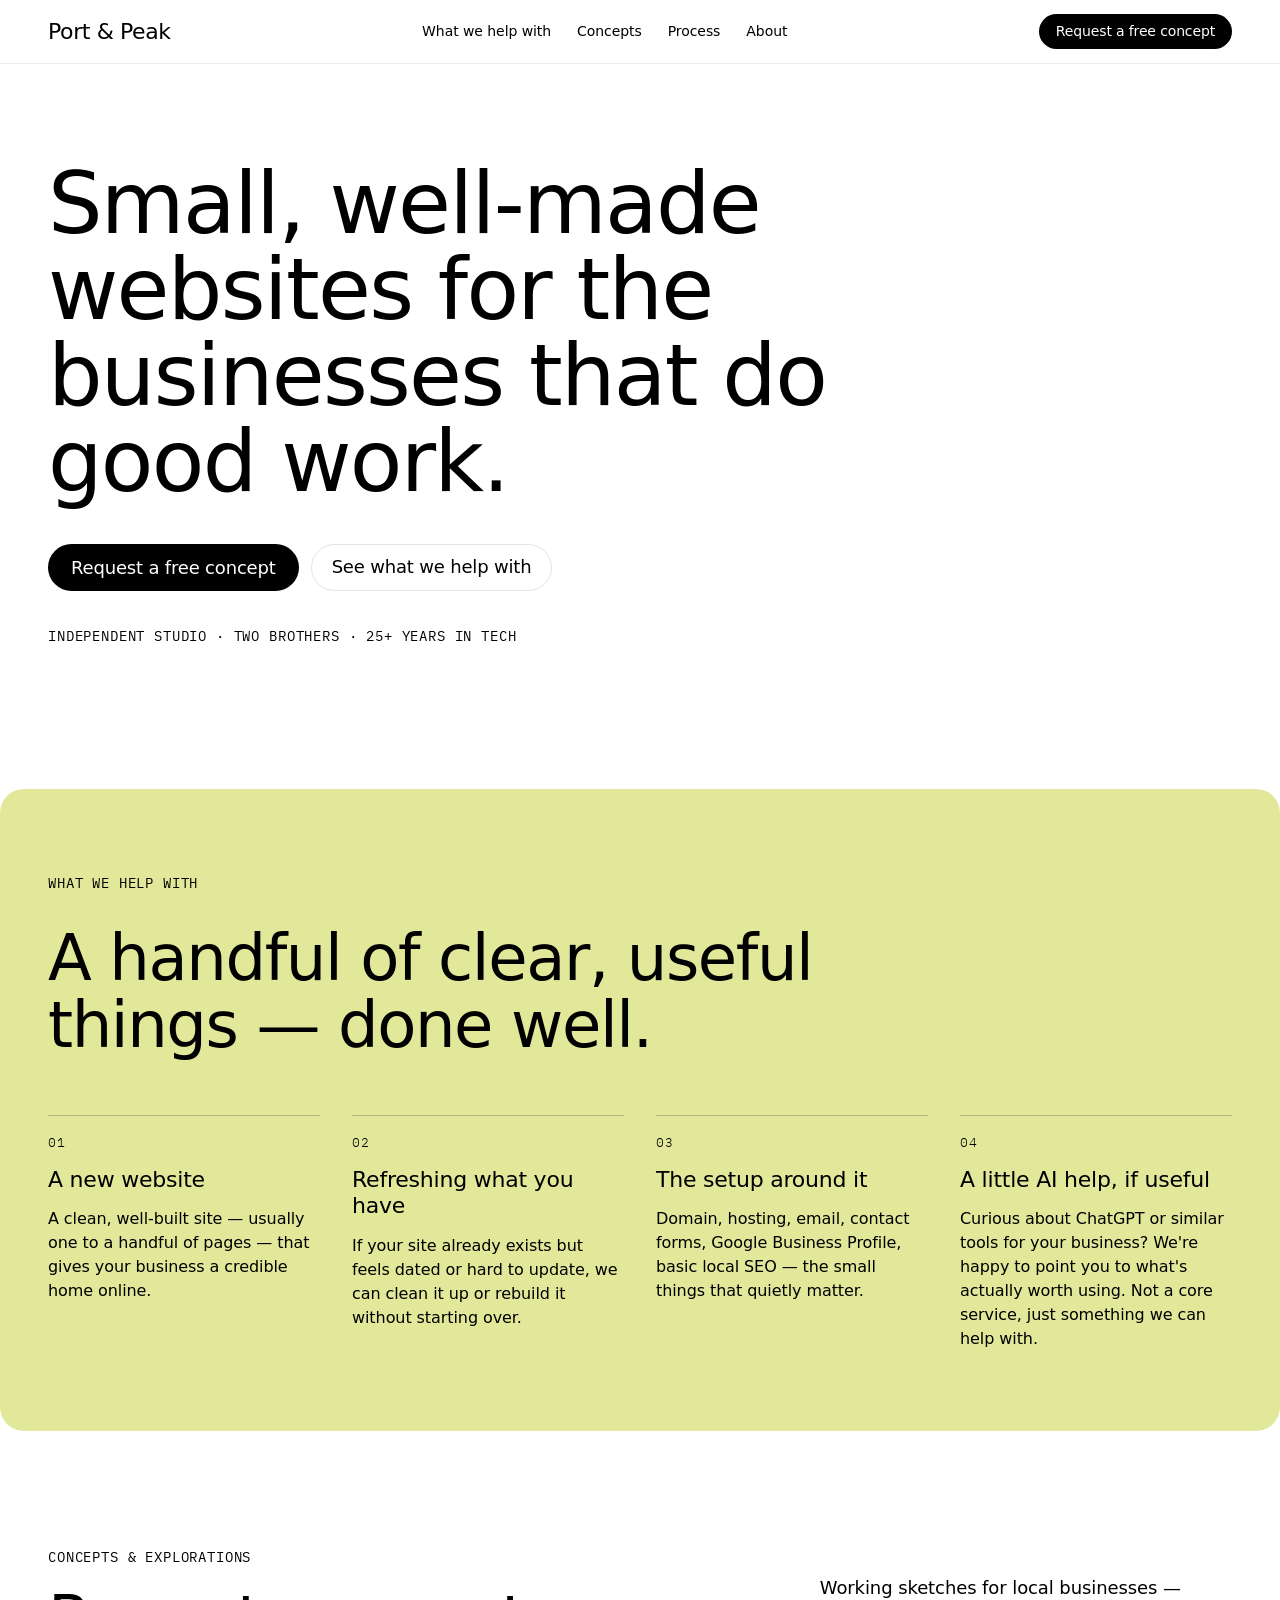
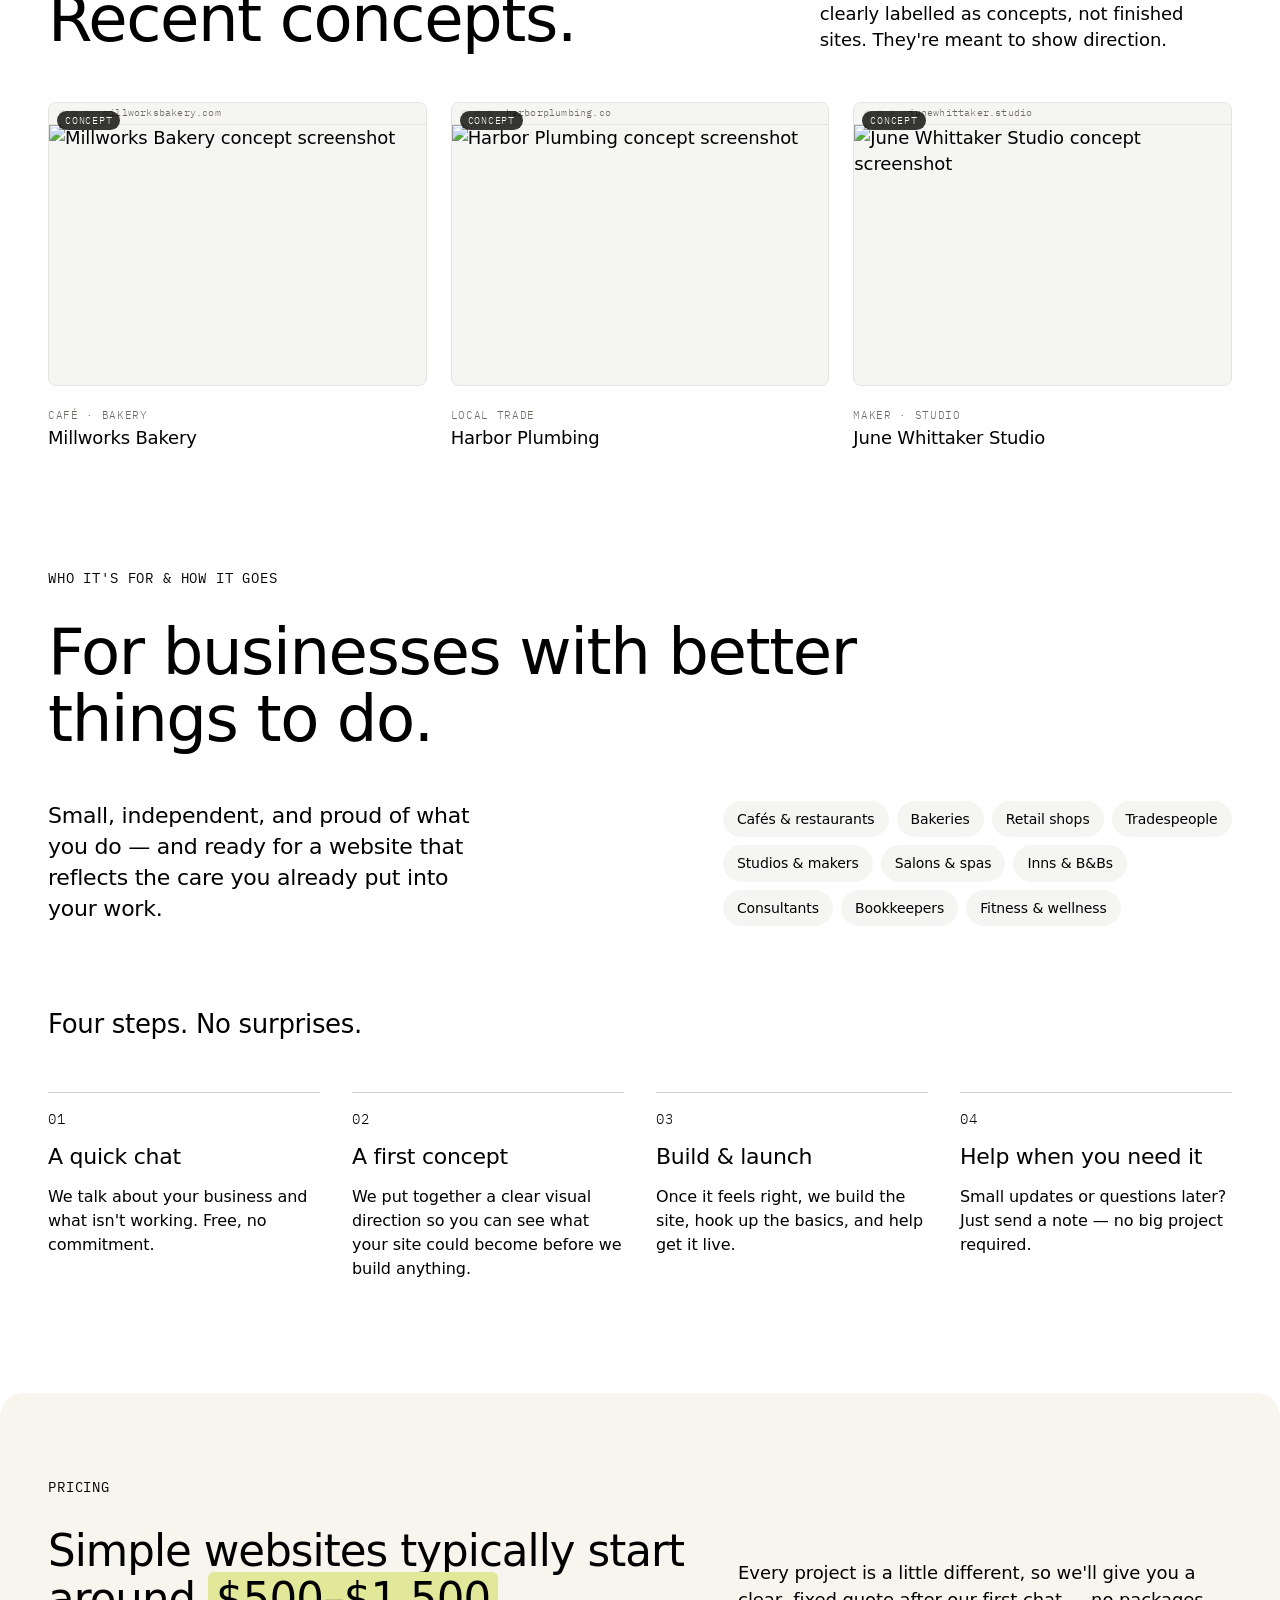
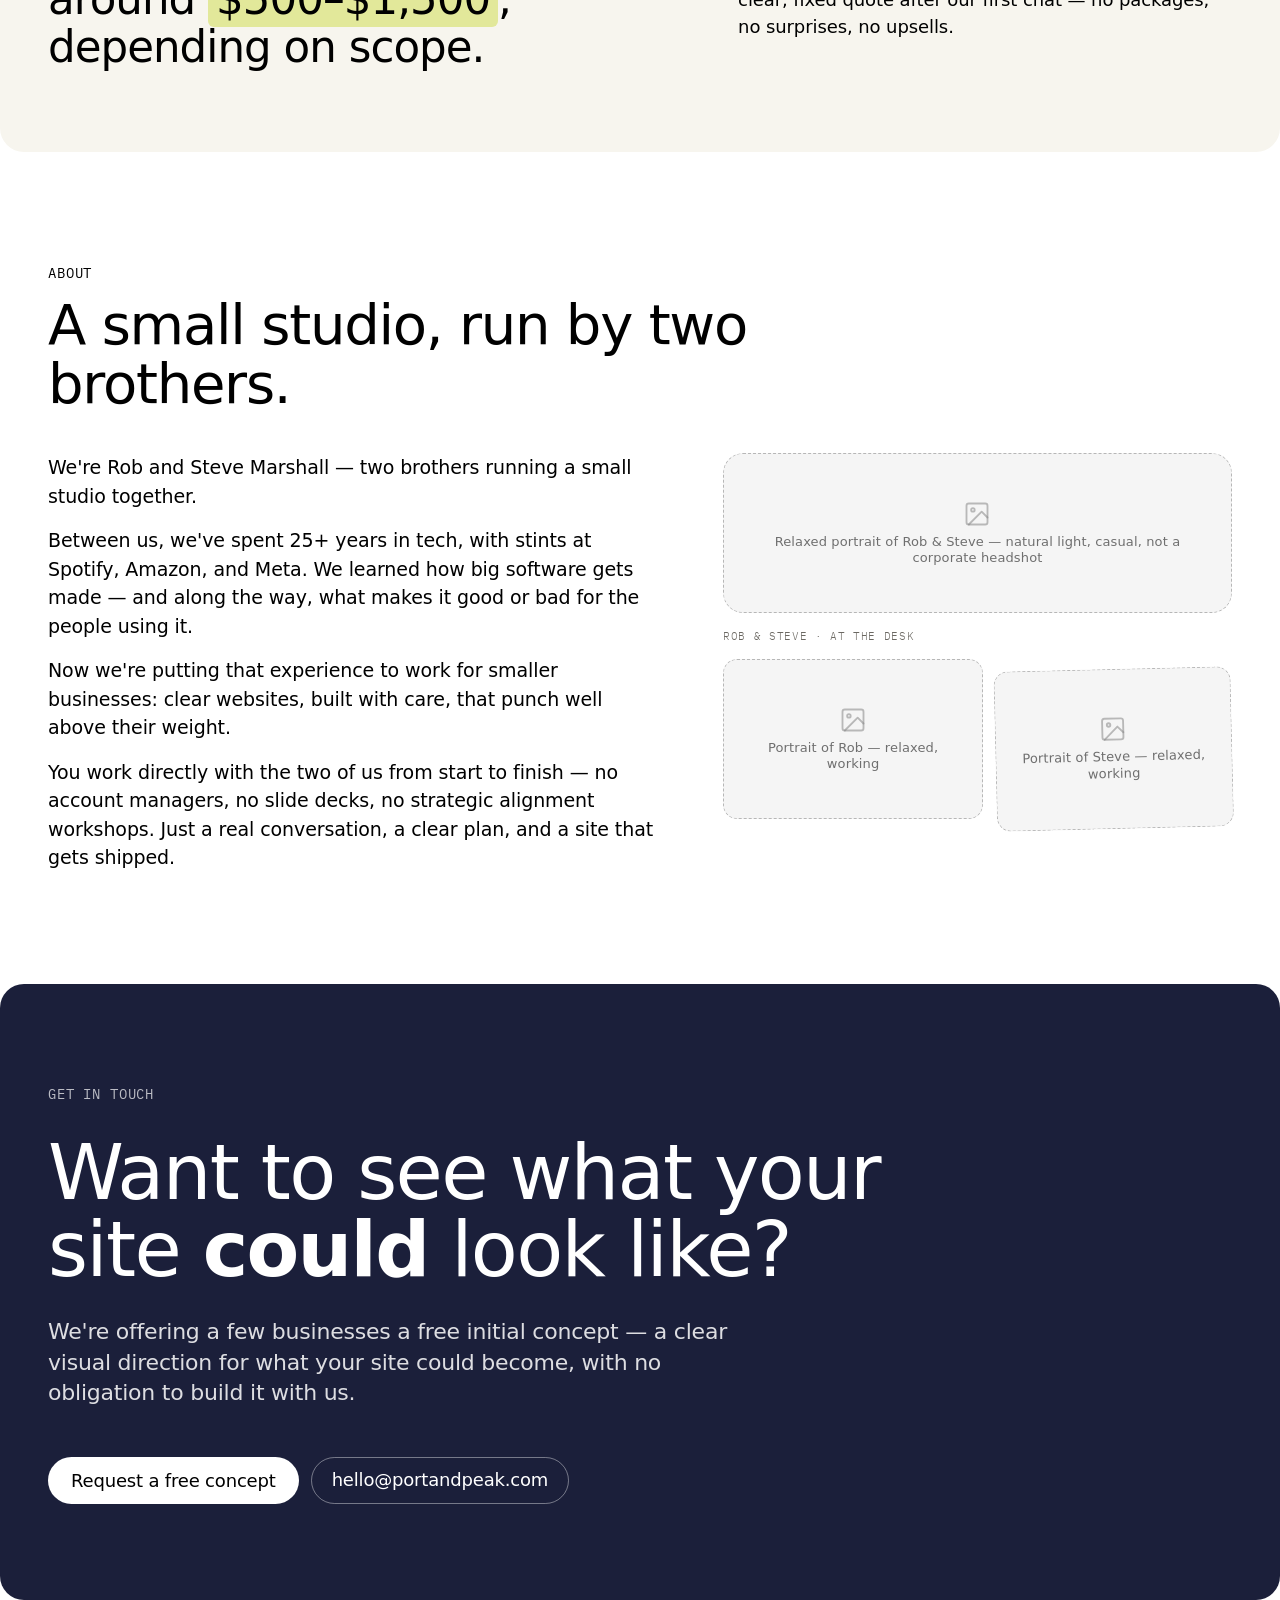
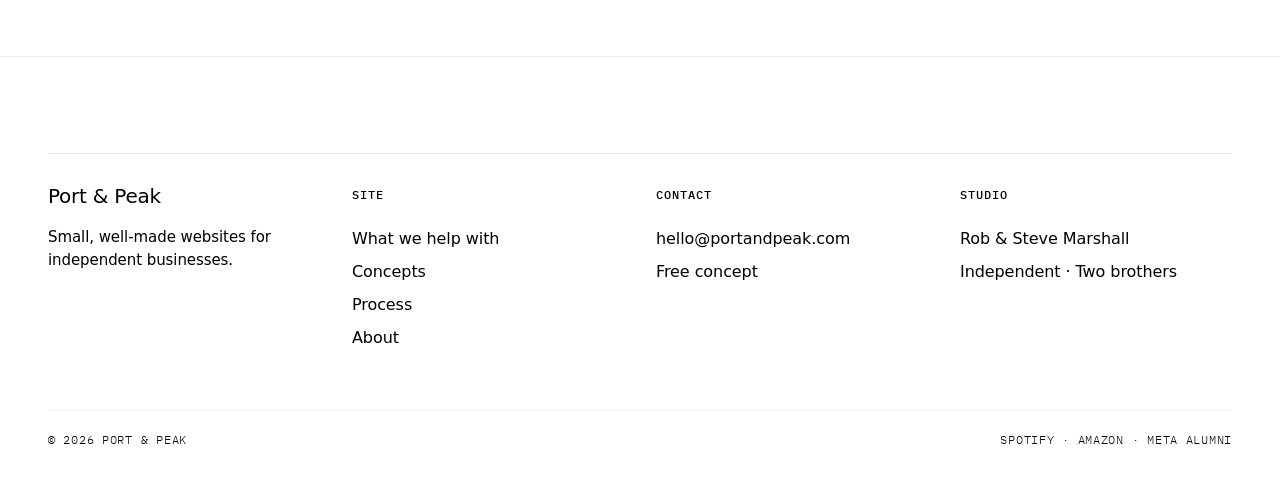
==== index.html @ 99e21c5d "initial commit" ====
<!doctype html>
<html lang="en">
<head>
<meta charset="utf-8" />
<meta name="viewport" content="width=device-width, initial-scale=1" />
<title>Port & Peak — Small, well-made websites for local businesses</title>
<script src="image-slot.js"></script>
<link rel="preconnect" href="https://fonts.googleapis.com">
<link rel="preconnect" href="https://fonts.gstatic.com" crossorigin>
<link href="https://fonts.googleapis.com/css2?family=Google+Sans:wght@400;500;700&family=IBM+Plex+Mono:wght@400;500&display=swap" rel="stylesheet">
<style>
  :root {
    /* Monochrome core */
    --canvas: #FFFFFF;
    --ink: #000000;
    --on-primary: #FFFFFF;
    --inverse-canvas: #000000;
    --inverse-ink: #FFFFFF;
    --surface-soft: #F5F5F4;
    --hairline: #E6E4DF;
    --hairline-soft: #EFEDE8;

    /* Color blocks */
    --block-lime: #E2E89A;
    --block-lilac: #D9C9F2;
    --block-cream: #F4ECDC;
    --block-soft: #F7F5EE;
    --block-mint: #C9EBD7;
    --block-pink: #F5C9D6;
    --block-coral: #F08A6B;
    --block-navy: #1B1F3A;

    --accent-magenta: #E5277A;
    --semantic-success: #1F9F4D;

    /* Spacing */
    --hair: 1px;
    --xxs: 4px; --xs: 8px; --sm: 12px; --md: 16px;
    --lg: 24px; --xl: 32px; --xxl: 48px; --section: 96px;

    /* Radius */
    --r-xs: 2px; --r-sm: 6px; --r-md: 8px;
    --r-lg: 24px; --r-xl: 32px; --r-pill: 50px; --r-full: 9999px;
  }

  * { box-sizing: border-box; margin: 0; padding: 0; }
  html, body {
    background: var(--canvas);
    color: var(--ink);
    font-family: 'Google Sans', system-ui, -apple-system, sans-serif;
    -webkit-font-smoothing: antialiased;
    text-rendering: optimizeLegibility;
    font-feature-settings: 'kern' 1;
  }
  body { font-size: 18px; line-height: 1.45; overflow-x: hidden; font-weight: 320; letter-spacing: -0.005em; }
  ::selection { background: var(--block-lime); color: var(--ink); }
  .cb-soft  { background: var(--block-soft);  color: var(--ink); }
  a { color: inherit; text-decoration: none; }

  .wrap { max-width: 1280px; margin: 0 auto; padding: 0 var(--xxl); }

  /* Mono utility */
  .mono {
    font-family: 'IBM Plex Mono', ui-monospace, SFMono-Regular, Menlo, monospace;
    text-transform: uppercase;
    letter-spacing: 0.06em;
    font-weight: 400;
  }
  .eyebrow { font-size: 14px; line-height: 1.3; }
  .caption { font-size: 12px; line-height: 1; }

  /* Pills (buttons) */
  .pill-btn {
    display: inline-flex; align-items: center; gap: 8px;
    padding: 10px 22px;
    border-radius: var(--r-pill);
    font-size: 18px; font-weight: 480;
    line-height: 1.4; letter-spacing: -0.01em;
    border: 1px solid transparent;
    transition: transform .15s ease, background .15s ease, color .15s ease;
    cursor: pointer; white-space: nowrap;
  }
  .pill-btn-primary {
    background: var(--ink); color: var(--on-primary);
  }
  .pill-btn-primary:hover { transform: translateY(-1px); }
  .pill-btn-secondary {
    background: var(--canvas); color: var(--ink);
    padding: 8px 20px 10px;
  }
  .pill-btn-secondary:hover { background: var(--surface-soft); }
  .pill-btn-magenta {
    background: var(--accent-magenta); color: var(--on-primary);
  }
  .pill-btn-magenta:hover { transform: translateY(-1px); }
  .pill-btn-ghost {
    background: transparent; color: var(--ink);
    border-color: var(--ink);
  }
  .pill-btn-ghost:hover { background: var(--ink); color: var(--on-primary); }

  /* NAV */
  nav.top-nav {
    position: sticky; top: 0; z-index: 50;
    background: var(--canvas);
    height: 64px;
    display: flex; align-items: center;
    border-bottom: 1px solid var(--hairline-soft);
  }
  .nav-inner {
    display: flex; align-items: center; justify-content: space-between;
    gap: var(--lg); width: 100%;
  }
  .brand {
    font-weight: 540; font-size: 22px; line-height: 1;
    letter-spacing: -0.018em; color: var(--ink);
    display: inline-flex; align-items: center;
  }
  .nav-links {
    display: flex; gap: 26px; align-items: center;
  }
  .nav-links a {
    font-size: 14px; font-weight: 400; color: var(--ink);
    letter-spacing: -0.005em;
  }
  .nav-tools .pill-btn {
    font-size: 14px;
    padding: 7px 16px;
  }
  .nav-links a:hover { opacity: 0.7; }
  .nav-tools { display: flex; align-items: center; gap: 8px; }

  /* MARQUEE strip */
  .marquee-strip {
    background: var(--inverse-canvas);
    color: var(--inverse-ink);
    height: 44px;
    display: flex; align-items: center;
    overflow: hidden;
    border-bottom: 1px solid var(--inverse-canvas);
  }
  .marquee-track {
    display: flex; gap: 56px; white-space: nowrap;
    animation: marquee 38s linear infinite;
    padding-left: 56px;
  }
  .marquee-track span {
    font-size: 14px; font-weight: 330;
    letter-spacing: 0;
    color: var(--inverse-ink);
    display: inline-flex; align-items: center; gap: 56px;
  }
  .marquee-track span::after {
    content: '◆';
    color: rgba(255,255,255,0.3);
    font-size: 8px;
  }
  @keyframes marquee {
    from { transform: translateX(0); }
    to   { transform: translateX(-50%); }
  }

  /* HERO */
  header.hero { padding: 96px 0 88px; }
  .hero h1 {
    font-weight: 340;
    font-size: clamp(48px, 7.2vw, 86px);
    line-height: 1.0;
    letter-spacing: -0.02em;
    color: var(--ink);
    max-width: 18ch;
  }
  .hero-cta {
    margin-top: 40px;
    display: flex; gap: 12px; flex-wrap: wrap;
  }
  .hero-meta {
    margin-top: 56px;
    display: flex; gap: 28px; flex-wrap: wrap;
    color: var(--ink);
    align-items: center;
  }
  .hero-meta .dot {
    width: 8px; height: 8px; border-radius: 50%;
    background: var(--semantic-success);
    display: inline-block; margin-right: 10px;
    box-shadow: 0 0 0 4px rgba(31,159,77,0.15);
  }
  .hero-meta .item { font-size: 14px; }

  /* Section shells */
  section { padding: var(--section) 0; position: relative; }
  section.tight { padding: 56px 0; }

  /* Color block — extends past .wrap padding so inner text aligns with text in non-card sections */
  .color-block {
    margin: 0 calc(-1 * var(--xxl));
    border-radius: var(--r-lg);
    padding: 80px var(--xxl);
    position: relative;
  }
  .cb-lime   { background: var(--block-lime);   color: var(--ink); }
  .cb-lilac  { background: var(--block-lilac);  color: var(--ink); }
  .cb-cream  { background: var(--block-cream);  color: var(--ink); }
  .cb-mint   { background: var(--block-mint);   color: var(--ink); }
  .cb-pink   { background: var(--block-pink);   color: var(--ink); }
  .cb-coral  { background: var(--block-coral);  color: var(--ink); }
  .cb-navy   { background: var(--block-navy);   color: var(--inverse-ink); }
  .cb-navy a { color: var(--inverse-ink); }

  .cb-eyebrow {
    display: inline-block;
    margin-bottom: var(--xl);
  }
  .cb-headline {
    font-weight: 340;
    font-size: clamp(36px, 5vw, 64px);
    line-height: 1.05;
    letter-spacing: -0.022em;
    max-width: 22ch;
  }
  .cb-headline strong { font-weight: 540; }
  .cb-sub {
    margin-top: var(--lg);
    font-size: 22px;
    font-weight: 330;
    line-height: 1.4;
    letter-spacing: -0.01em;
    max-width: 48ch;
  }

  /* HELP — columns inside lime block */
  .help-list {
    margin-top: 56px;
    display: grid; grid-template-columns: repeat(4, 1fr);
    gap: var(--xl);
  }
  .help-row {
    display: flex; flex-direction: column;
    gap: 14px;
    padding-top: 18px;
    border-top: 1px solid rgba(0,0,0,0.22);
  }
  .help-row .idx {
    color: var(--ink);
    font-family: 'IBM Plex Mono', monospace;
    font-size: 13px;
    letter-spacing: 0.06em;
  }
  .help-row .name {
    font-size: 22px;
    font-weight: 540;
    letter-spacing: -0.01em;
    color: var(--ink);
    line-height: 1.2;
  }
  .help-row .desc {
    color: var(--ink);
    font-size: 16px;
    font-weight: 330;
    line-height: 1.5;
    letter-spacing: -0.005em;
  }

  /* CONCEPTS — white feature */
  .feature-head {
    display: flex; align-items: end; justify-content: space-between;
    gap: var(--xl);
    margin-bottom: var(--xxl);
    flex-wrap: wrap;
  }
  .feature-head h2 {
    font-weight: 340;
    font-size: clamp(40px, 5vw, 64px);
    line-height: 1.05;
    letter-spacing: -0.022em;
    max-width: 22ch;
  }
  .concepts-grid {
    display: grid;
    grid-template-columns: repeat(3, 1fr);
    gap: var(--lg);
  }
  .concept { display: flex; flex-direction: column; gap: var(--md); }
  .concept-after {
    border-radius: var(--r-md);
    border: 1px solid var(--hairline);
    overflow: hidden;
    background: var(--surface-soft);
    position: relative;
    aspect-ratio: 4 / 3;
  }
  .concept-art svg,
  .concept-art img {
    position: absolute; inset: 0; width: 100%; height: 100%;
    object-fit: cover;
    object-position: top center;
    display: block;
  }
  .concept-bar {
    height: 22px;
    background: var(--surface-soft);
    border-bottom: 1px solid var(--hairline);
    display: flex; align-items: center; gap: 5px;
    padding: 0 10px;
  }
  .concept-bar i {
    width: 7px; height: 7px; border-radius: 50%;
    background: var(--hairline);
  }
  .concept-bar .url {
    margin-left: 8px;
    font-family: 'IBM Plex Mono', monospace;
    font-size: 10px;
    color: #6b6862;
    letter-spacing: 0.02em;
  }
  .concept-art { position: absolute; inset: 22px 0 0 0; overflow: hidden; }
  .concept-stamp {
    position: absolute; top: 8px; left: 8px;
    background: rgba(0,0,0,0.78);
    color: var(--canvas);
    font-family: 'IBM Plex Mono', monospace;
    font-size: 9.5px; letter-spacing: 0.08em; text-transform: uppercase;
    padding: 3px 8px;
    border-radius: var(--r-full);
    z-index: 2;
  }
  .concept-meta {
    display: flex; flex-direction: column; gap: 2px;
    margin-top: 6px;
  }
  .concept-meta .name {
    font-size: 18px; font-weight: 540;
    color: var(--ink); letter-spacing: -0.01em;
  }
  .concept-meta .label {
    font-family: 'IBM Plex Mono', monospace;
    font-size: 11px; color: #6b6862;
    letter-spacing: 0.06em; text-transform: uppercase;
  }

  /* Photo band — matches color-block width */
  section.photo-band { padding: 24px 0; }
  .photo-band figure {
    margin: 0 calc(-1 * var(--xxl));
    overflow: hidden;
    background: var(--surface-soft);
    border-radius: var(--r-lg);
  }
  .photo-band img {
    display: block;
    width: 100%;
    height: auto;
    max-height: 70vh;
    object-fit: cover;
    object-position: center;
  }
  @media (max-width: 960px) {
    .photo-band figure {
      margin: 0 calc(-1 * var(--lg));
      border-radius: var(--r-md);
    }
  }

  /* WHO — cream block */
  .who-grid {
    margin-top: 48px;
    display: grid;
    grid-template-columns: 1.2fr 1fr;
    gap: 64px;
    align-items: start;
  }
  .who-tags { display: flex; flex-wrap: wrap; gap: 8px; align-content: flex-start; }
  .tag {
    padding: 8px 14px;
    border-radius: var(--r-pill);
    background: var(--surface-soft);
    color: var(--ink);
    font-size: 14px; font-weight: 400;
  }
  .who-aside h4 {
    font-weight: 540; font-size: 20px;
    letter-spacing: -0.01em;
    margin-bottom: 14px;
  }
  .who-aside p {
    font-size: 18px; font-weight: 330;
    line-height: 1.5; letter-spacing: -0.005em;
  }
  .who-aside p + p { margin-top: 14px; }

  /* PROCESS — lilac block */
  .process-grid {
    margin-top: 48px;
    display: grid; grid-template-columns: repeat(4, 1fr);
    gap: var(--xl);
  }
  .step {
    display: flex; flex-direction: column; gap: 12px;
    padding-top: var(--md);
    border-top: 1px solid rgba(0,0,0,0.18);
  }
  .step .num {
    font-family: 'IBM Plex Mono', monospace;
    font-size: 14px; letter-spacing: 0.06em;
    color: var(--ink);
  }
  .step h3 {
    font-weight: 540; font-size: 22px;
    letter-spacing: -0.012em;
  }
  .step p {
    font-size: 16px; font-weight: 330;
    line-height: 1.5; letter-spacing: -0.005em;
    max-width: 28ch;
  }

  /* PRICING note */
  .price-flat {
    display: grid;
    grid-template-columns: 1.3fr 1fr;
    gap: 48px;
    align-items: center;
  }
  .price-lead {
    font-size: clamp(28px, 3.4vw, 44px);
    line-height: 1.1;
    font-weight: 340;
    letter-spacing: -0.022em;
  }
  .price-lead .num {
    font-weight: 540;
    background: var(--block-lime);
    padding: 0.04em 0.18em 0.08em;
    border-radius: var(--r-sm);
  }
  .price-flat p {
    font-size: 18px; font-weight: 330;
    line-height: 1.5; letter-spacing: -0.005em;
    max-width: 42ch;
  }

  /* ABOUT — plain white, asymmetric photo arrangement */
  .about-head { display: flex; flex-direction: column; gap: 14px; margin-bottom: 40px; }
  .about-head h2 {
    font-weight: 340;
    font-size: clamp(36px, 5vw, 56px);
    line-height: 1.05;
    letter-spacing: -0.022em;
    max-width: 22ch;
  }
  .about-grid {
    display: grid; grid-template-columns: 1.2fr 1fr;
    gap: 64px; align-items: start;
  }
  .about-copy p {
    font-size: 19px; font-weight: 330;
    line-height: 1.5; letter-spacing: -0.005em;
  }
  .about-copy p + p { margin-top: 16px; }
  .about-copy p strong { font-weight: 540; }
  .field-notes {
    margin-top: 36px; padding-top: 22px;
    border-top: 1px solid var(--hairline);
  }
  .fn-label {
    font-family: 'IBM Plex Mono', monospace;
    font-size: 12px; letter-spacing: 0.08em;
    text-transform: uppercase;
    color: #6b6862;
    display: block; margin-bottom: 14px;
  }
  .field-notes ul { list-style: none; display: grid; gap: 6px; }
  .field-notes li {
    font-size: 16px; font-weight: 330; letter-spacing: -0.005em;
  }
  .field-notes li::before { content: '—  '; color: #6b6862; }
  .about-photos { display: grid; grid-template-columns: 1fr; gap: 14px; position: relative; }
  .photo-portrait { aspect-ratio: 4/5; width: 100%; display: block; }
  .photo-row {
    display: grid; grid-template-columns: 1.1fr 1fr;
    gap: 12px;
    align-items: start;
  }
  .photo-row image-slot { width: 100%; aspect-ratio: 4/3; display: block; }
  .photo-row image-slot:nth-child(2) {
    transform: rotate(-1.4deg) translateY(10px);
    transform-origin: center;
  }
  .photo-caption {
    font-family: 'IBM Plex Mono', monospace;
    font-size: 11px; letter-spacing: 0.06em;
    color: #6b6862;
    text-transform: uppercase;
    display: block;
    margin-top: 2px;
  }

  /* "Currently taking on" status pill */
  .now-pill {
    display: inline-flex; align-items: center; gap: 10px;
    padding: 9px 16px 10px;
    background: var(--canvas);
    border: 1px solid var(--hairline);
    border-radius: var(--r-pill);
    font-size: 14px; font-weight: 400;
    letter-spacing: -0.005em;
    color: var(--ink);
  }
  .now-pill .ndot {
    width: 7px; height: 7px; border-radius: 50%;
    background: var(--semantic-success);
    box-shadow: 0 0 0 3px rgba(31,159,77,0.18);
  }

  /* FINAL CTA — navy */
  .final-cta-block {
    margin: 0 calc(-1 * var(--xxl));
    border-radius: var(--r-lg);
    background: var(--block-navy);
    color: var(--inverse-ink);
    padding: 96px var(--xxl);
    text-align: left;
  }
  .final-cta-block h2 {
    font-weight: 340;
    font-size: clamp(40px, 6vw, 86px);
    line-height: 1;
    letter-spacing: -0.022em;
    max-width: 18ch;
  }
  .final-cta-block .sub {
    margin-top: 28px;
    font-size: 22px; font-weight: 330;
    line-height: 1.4; letter-spacing: -0.01em;
    max-width: 50ch;
    color: rgba(255,255,255,0.85);
  }
  .final-cta-block .ctas {
    margin-top: 48px;
    display: flex; gap: 12px; flex-wrap: wrap;
  }
  .final-cta-block .pill-btn-primary {
    background: var(--canvas); color: var(--ink);
  }
  .final-cta-block .pill-btn-secondary {
    background: transparent; color: var(--inverse-ink);
    border: 1px solid rgba(255,255,255,0.4);
  }
  .final-cta-block .pill-btn-secondary:hover {
    background: rgba(255,255,255,0.08);
  }

  /* FOOTER */
  footer {
    background: var(--canvas);
    padding: var(--section) 0 var(--xl);
    border-top: 1px solid var(--hairline-soft);
  }
  .ft-mark {
    font-weight: 540;
    font-size: 20px;
    letter-spacing: -0.012em;
    line-height: 1;
    margin-bottom: 14px;
  }
  .ft-grid {
    display: grid;
    grid-template-columns: repeat(4, 1fr);
    gap: var(--xl);
    border-top: 1px solid var(--hairline);
    padding-top: var(--xl);
    align-items: start;
  }
  .ft-col-brand { display: flex; flex-direction: column; gap: 6px; }
  .ft-blurb {
    color: var(--ink); font-size: 15px; font-weight: 400;
    line-height: 1.5; letter-spacing: -0.005em;
    max-width: 32ch;
  }
  .ft-col h5 {
    font-family: 'IBM Plex Mono', monospace;
    font-size: 12px; letter-spacing: 0.08em;
    text-transform: uppercase;
    font-weight: 500;
    color: var(--ink);
    margin-bottom: 18px;
  }
  .ft-col a {
    display: block; padding: 5px 0;
    font-size: 16px; font-weight: 400;
    color: var(--ink);
    letter-spacing: -0.005em;
  }
  .ft-col a:hover { opacity: 0.6; }
  .ft-bot {
    margin-top: 56px; padding-top: 20px;
    border-top: 1px solid var(--hairline-soft);
    display: flex; justify-content: space-between; flex-wrap: wrap; gap: var(--md);
    font-family: 'IBM Plex Mono', monospace;
    font-size: 12px; color: var(--ink);
    letter-spacing: 0.06em; text-transform: uppercase;
  }

  @media (max-width: 960px) {
    .wrap { padding: 0 var(--lg); }
    .nav-links { display: none; }
    .who-grid, .about-grid, .price-flat { grid-template-columns: 1fr; gap: 32px; }
    .concepts-grid { grid-template-columns: 1fr; }
    .process-grid { grid-template-columns: 1fr 1fr; }
    .help-list { grid-template-columns: 1fr 1fr; }
    .ft-grid { grid-template-columns: 1fr 1fr; }
    section { padding: 64px 0; }
    .color-block, .final-cta-block { margin: 0 calc(-1 * var(--lg)); padding: 56px var(--lg); border-radius: var(--r-md); }
    .price-flat { padding: 0; }
    header.hero { padding: 64px 0 56px; }
  }
  @media (max-width: 560px) {
    .hero h1 { font-size: 48px; }
    .cb-headline, .feature-head h2 { font-size: 36px; }
    .final-cta-block h2 { font-size: 44px; }
    .process-grid, .help-list { grid-template-columns: 1fr; }
    .ft-grid { grid-template-columns: 1fr; }
    .pill-btn { width: 100%; justify-content: center; }
    .hero-cta, .final-cta-block .ctas { flex-direction: column; align-items: stretch; }
  }
</style>
</head>
<body>

<!-- TOP NAV -->
<nav class="top-nav">
  <div class="wrap nav-inner">
    <a href="#" class="brand" aria-label="Port &amp; Peak">Port &amp; Peak</a>
    <div class="nav-links">
      <a href="#help">What we help with</a>
      <a href="#concepts">Concepts</a>
      <a href="#process">Process</a>
      <a href="#about">About</a>
    </div>
    <div class="nav-tools">
      <a href="#cta" class="pill-btn pill-btn-primary">Request a free concept</a>
    </div>
  </div>
</nav>

<!-- HERO -->
<header class="hero">
  <div class="wrap">
    <h1>Small, well-made websites for the businesses that do good work.</h1>
    <div class="hero-cta">
      <a class="pill-btn pill-btn-primary" href="#cta">Request a free concept</a>
      <a class="pill-btn pill-btn-secondary" href="#help" style="border:1px solid var(--hairline);">See what we help with</a>
    </div>
    <div style="display:flex; flex-wrap:wrap; gap:14px; align-items:center; margin-top:36px;">
      <span class="mono eyebrow">Independent studio · Two brothers · 25+ years in tech</span>
    </div>
  </div>
</header>

<!-- HELP — lime color block -->
<section id="help" class="tight">
  <div class="wrap">
    <div class="color-block cb-lime">
      <span class="mono eyebrow cb-eyebrow">What we help with</span>
      <h2 class="cb-headline">A handful of <strong>clear, useful things</strong> — done well.</h2>

      <div class="help-list">
        <div class="help-row">
          <span class="idx">01</span>
          <span class="name">A new website</span>
          <span class="desc">A clean, well-built site — usually one to a handful of pages — that gives your business a credible home online.</span>
        </div>
        <div class="help-row">
          <span class="idx">02</span>
          <span class="name">Refreshing what you have</span>
          <span class="desc">If your site already exists but feels dated or hard to update, we can clean it up or rebuild it without starting over.</span>
        </div>
        <div class="help-row">
          <span class="idx">03</span>
          <span class="name">The setup around it</span>
          <span class="desc">Domain, hosting, email, contact forms, Google Business Profile, basic local SEO — the small things that quietly matter.</span>
        </div>
        <div class="help-row">
          <span class="idx">04</span>
          <span class="name">A little AI help, if useful</span>
          <span class="desc">Curious about ChatGPT or similar tools for your business? We're happy to point you to what's actually worth using. Not a core service, just something we can help with.</span>
        </div>
      </div>
    </div>
  </div>
</section>

<!-- RECENT CONCEPTS -->
<section id="concepts" class="tight">
  <div class="wrap">
    <div class="feature-head">
      <div>
        <span class="mono eyebrow" style="display:inline-block; margin-bottom: 20px;">Concepts &amp; explorations</span>
        <h2>Recent concepts.</h2>
      </div>
      <p style="font-size:18px; font-weight:330; max-width:36ch; letter-spacing:-0.005em;">
        Working sketches for local businesses — clearly labelled as concepts, not finished sites. They're meant to show direction.
      </p>
    </div>

    <div class="concepts-grid">

      <article class="concept">
        <div class="concept-after">
          <span class="concept-stamp">Concept</span>
          <div class="concept-bar"><i></i><i></i><i></i><span class="url">millworksbakery.com</span></div>
          <div class="concept-art">
            <img src="concept-1.png" alt="Millworks Bakery concept screenshot">
          </div>
        </div>
        <div class="concept-meta">
          <span class="label">Café · Bakery</span>
          <span class="name">Millworks Bakery</span>
        </div>
      </article>

      <article class="concept">
        <div class="concept-after">
          <span class="concept-stamp">Concept</span>
          <div class="concept-bar"><i></i><i></i><i></i><span class="url">harborplumbing.co</span></div>
          <div class="concept-art">
            <img src="concept-1.png" alt="Harbor Plumbing concept screenshot">
          </div>
        </div>
        <div class="concept-meta">
          <span class="label">Local trade</span>
          <span class="name">Harbor Plumbing</span>
        </div>
      </article>

      <article class="concept">
        <div class="concept-after">
          <span class="concept-stamp">Concept</span>
          <div class="concept-bar"><i></i><i></i><i></i><span class="url">junewhittaker.studio</span></div>
          <div class="concept-art">
            <img src="concept-1.png" alt="June Whittaker Studio concept screenshot">
          </div>
        </div>
        <div class="concept-meta">
          <span class="label">Maker · Studio</span>
          <span class="name">June Whittaker Studio</span>
        </div>
      </article>

    </div>
  </div>
</section>

<!-- WHO + PROCESS -->
<section id="who" class="tight">
  <div class="wrap">
    <span class="mono eyebrow cb-eyebrow">Who it's for &amp; how it goes</span>
    <h2 class="cb-headline">For businesses with <strong>better things to do</strong>.</h2>

    <div class="who-grid">
      <div>
        <p style="font-size:22px; font-weight:330; line-height:1.4; letter-spacing:-0.01em; max-width:32ch;">
          Small, independent, and proud of what you do — and ready for a website that reflects the care you already put into your work.
        </p>
      </div>
      <div class="who-tags">
        <span class="tag">Cafés &amp; restaurants</span>
        <span class="tag">Bakeries</span>
        <span class="tag">Retail shops</span>
        <span class="tag">Tradespeople</span>
        <span class="tag">Studios &amp; makers</span>
        <span class="tag">Salons &amp; spas</span>
        <span class="tag">Inns &amp; B&amp;Bs</span>
        <span class="tag">Consultants</span>
        <span class="tag">Bookkeepers</span>
        <span class="tag">Fitness &amp; wellness</span>
      </div>
    </div>

    <h3 id="process" style="margin-top:80px; font-weight:540; font-size:26px; letter-spacing:-0.012em;">Four steps. No surprises.</h3>
    <div class="process-grid">
      <div class="step">
        <span class="num">01</span>
        <h3>A quick chat</h3>
        <p>We talk about your business and what isn't working. Free, no commitment.</p>
      </div>
      <div class="step">
        <span class="num">02</span>
        <h3>A first concept</h3>
        <p>We put together a clear visual direction so you can see what your site could become before we build anything.</p>
      </div>
      <div class="step">
        <span class="num">03</span>
        <h3>Build &amp; launch</h3>
        <p>Once it feels right, we build the site, hook up the basics, and help get it live.</p>
      </div>
      <div class="step">
        <span class="num">04</span>
        <h3>Help when you need it</h3>
        <p>Small updates or questions later? Just send a note — no big project required.</p>
      </div>
    </div>
  </div>
</section>

<!-- PRICING -->
<section id="pricing" class="tight">
  <div class="wrap">
    <div class="color-block cb-soft">
      <span class="mono eyebrow cb-eyebrow">Pricing</span>
      <div class="price-flat">
        <div class="price-lead">
          Simple websites typically start around <span class="num">$500&ndash;$1,500</span>, depending on scope.
        </div>
        <p>
          Every project is a little different, so we'll give you a clear, fixed quote after our first chat — no packages, no surprises, no upsells.
        </p>
      </div>
    </div>
  </div>
</section>

<!-- ABOUT -->
<section id="about" class="tight">
  <div class="wrap">
    <div class="about-head">
      <span class="mono eyebrow">About</span>
      <h2>A small studio, run by two brothers.</h2>
    </div>

    <div class="about-grid">
      <div class="about-copy">
        <p>We're <strong>Rob and Steve Marshall</strong> — two brothers running a small studio together.</p>
        <p>Between us, we've spent <strong>25+ years in tech</strong>, with stints at <strong>Spotify</strong>, <strong>Amazon</strong>, and <strong>Meta</strong>. We learned how big software gets made — and along the way, what makes it good or bad for the people using it.</p>
        <p>Now we're putting that experience to work for smaller businesses: clear websites, built with care, that punch well above their weight.</p>
        <p>You work directly with the two of us from start to finish — no account managers, no slide decks, no strategic alignment workshops. Just a real conversation, a clear plan, and a site that gets shipped.</p>
      </div>

      <div class="about-photos">
        <image-slot id="photo-portrait" class="photo-portrait" shape="rounded" radius="20" placeholder="Relaxed portrait of Rob &amp; Steve — natural light, casual, not a corporate headshot"></image-slot>
        <span class="photo-caption">Rob &amp; Steve · at the desk</span>
        <div class="photo-row">
          <image-slot id="photo-rob" shape="rounded" radius="14" placeholder="Portrait of Rob — relaxed, working"></image-slot>
          <image-slot id="photo-steve" shape="rounded" radius="14" placeholder="Portrait of Steve — relaxed, working"></image-slot>
        </div>
      </div>
    </div>
  </div>
</section>

<!-- FINAL CTA -->
<section id="cta" class="tight">
  <div class="wrap">
    <div class="final-cta-block">
      <span class="mono eyebrow cb-eyebrow" style="color: rgba(255,255,255,0.7);">Get in touch</span>
      <h2>Want to see what your site <strong>could</strong> look like?</h2>
      <p class="sub">
        We're offering a few businesses a free initial concept — a clear visual direction for what your site could become, with no obligation to build it with us.
      </p>
      <div class="ctas">
        <a class="pill-btn pill-btn-primary" href="#">Request a free concept</a>
        <a class="pill-btn pill-btn-secondary" href="mailto:hello@portandpeak.com">hello@portandpeak.com</a>
      </div>
    </div>
  </div>
</section>

<!-- FOOTER -->
<footer>
  <div class="wrap">
    <div class="ft-grid">
      <div class="ft-col-brand">
        <div class="ft-mark">Port &amp; Peak</div>
        <p class="ft-blurb">Small, well-made websites for independent businesses.</p>
      </div>
      <div class="ft-col">
        <h5>Site</h5>
        <a href="#help">What we help with</a>
        <a href="#concepts">Concepts</a>
        <a href="#process">Process</a>
        <a href="#about">About</a>
      </div>
      <div class="ft-col">
        <h5>Contact</h5>
        <a href="mailto:hello@portandpeak.com">hello@portandpeak.com</a>
        <a href="#cta">Free concept</a>
      </div>
      <div class="ft-col">
        <h5>Studio</h5>
        <a>Rob &amp; Steve Marshall</a>
        <a>Independent · Two brothers</a>
      </div>
    </div>
    <div class="ft-bot">
      <span>© 2026 Port &amp; Peak</span>
      <span>Spotify · Amazon · Meta alumni</span>
    </div>
  </div>
</footer>

</body>
</html>
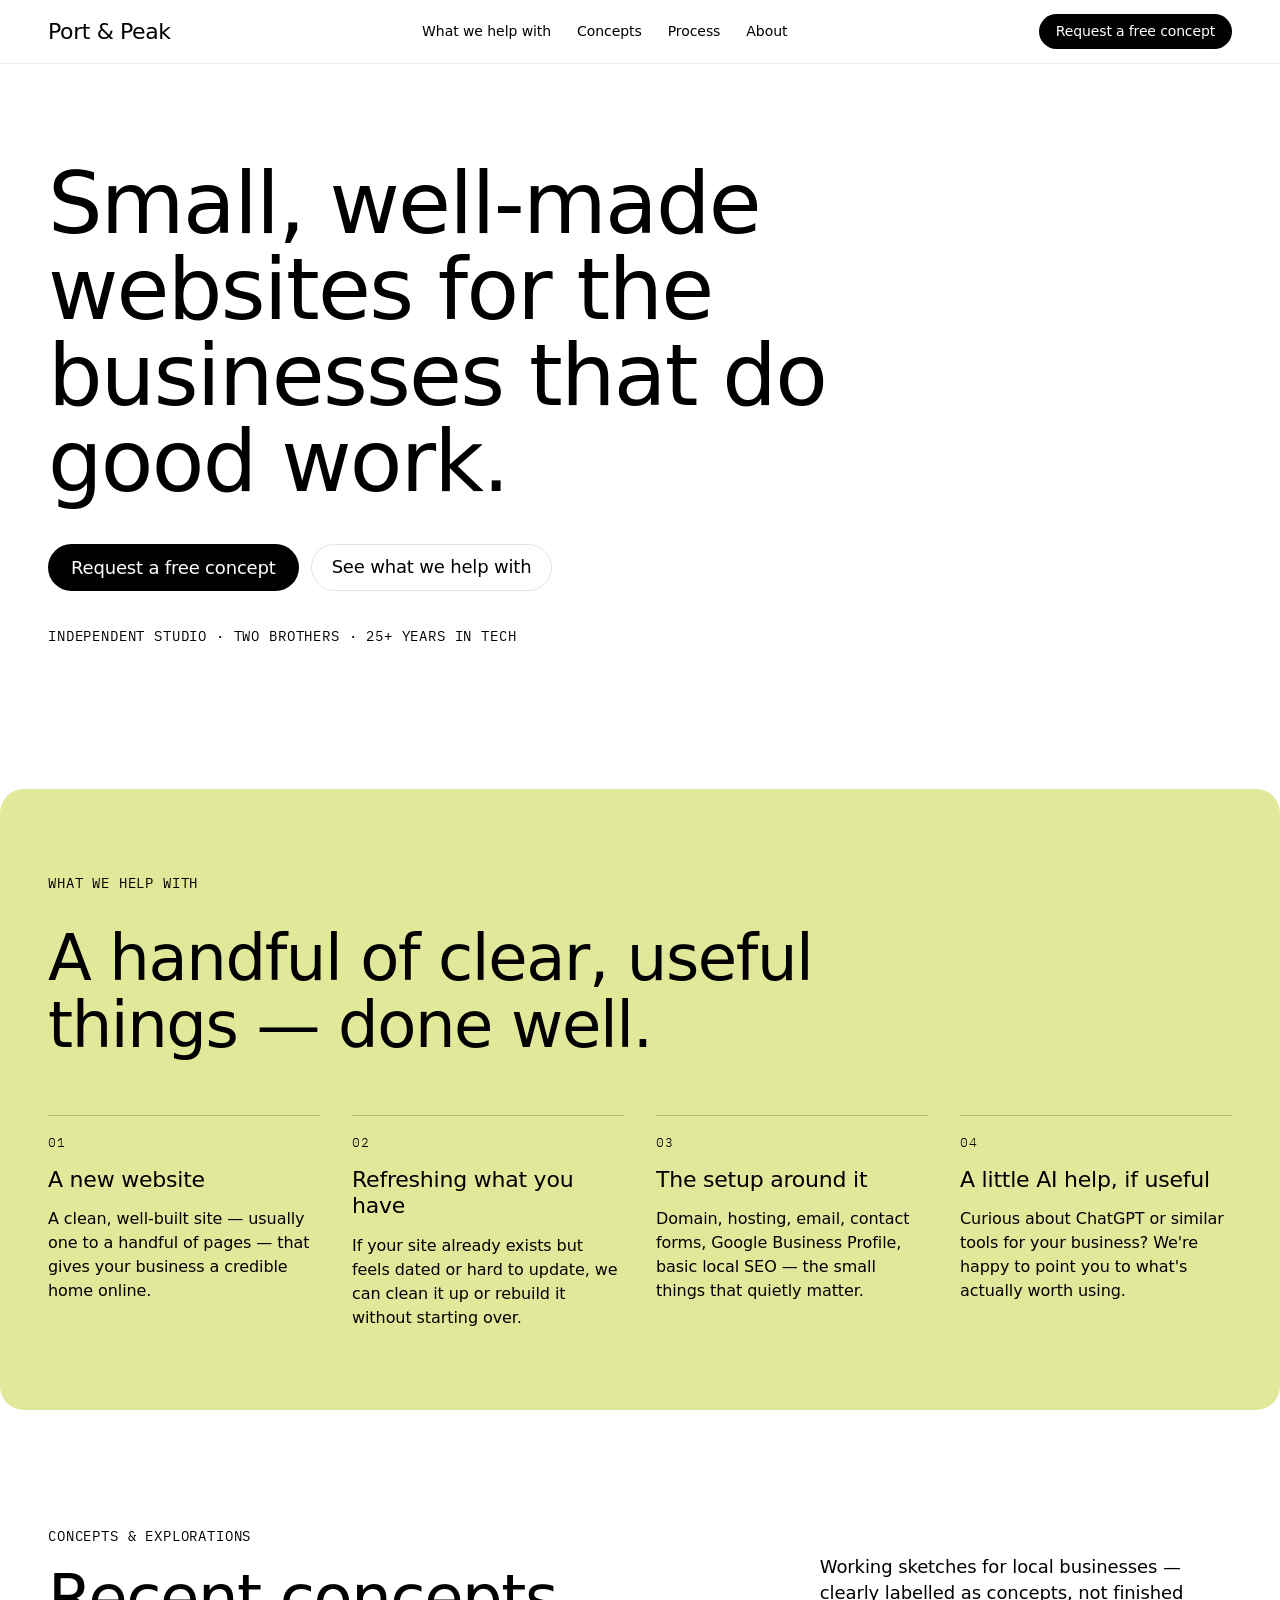
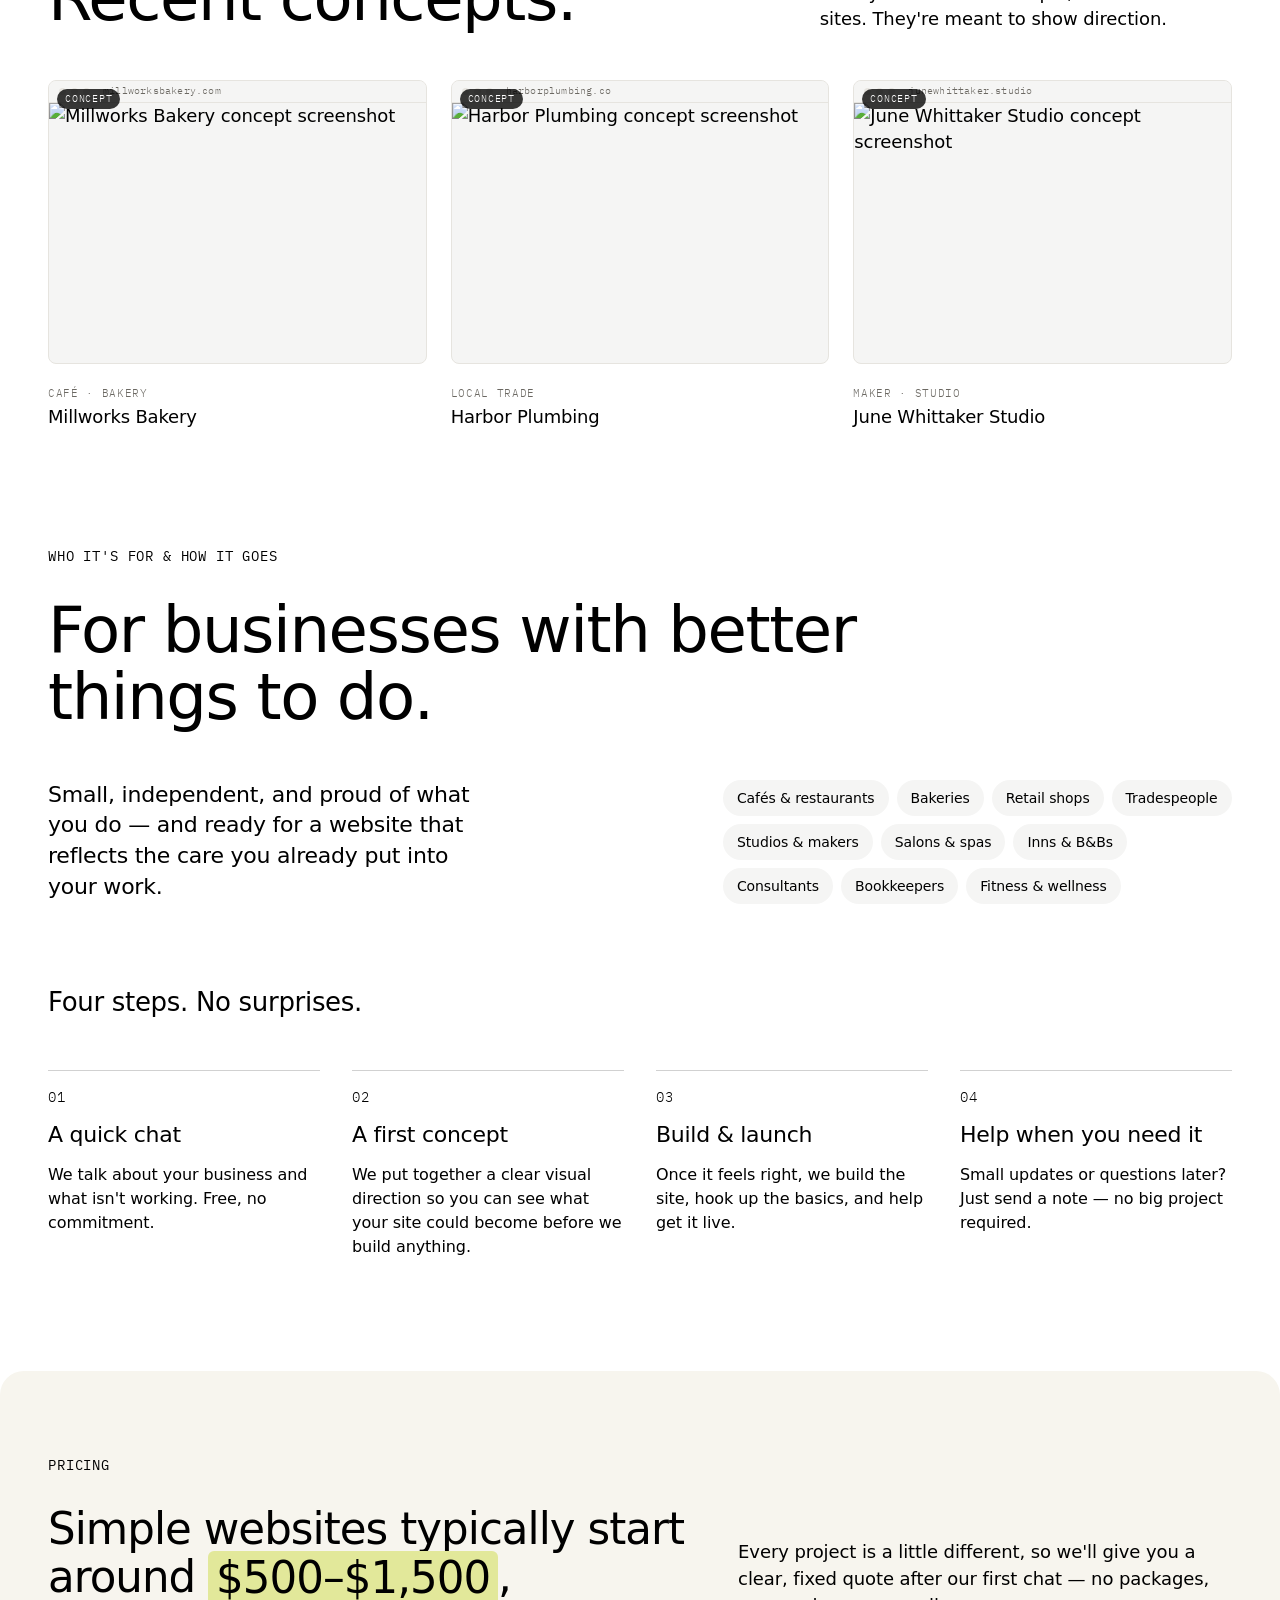
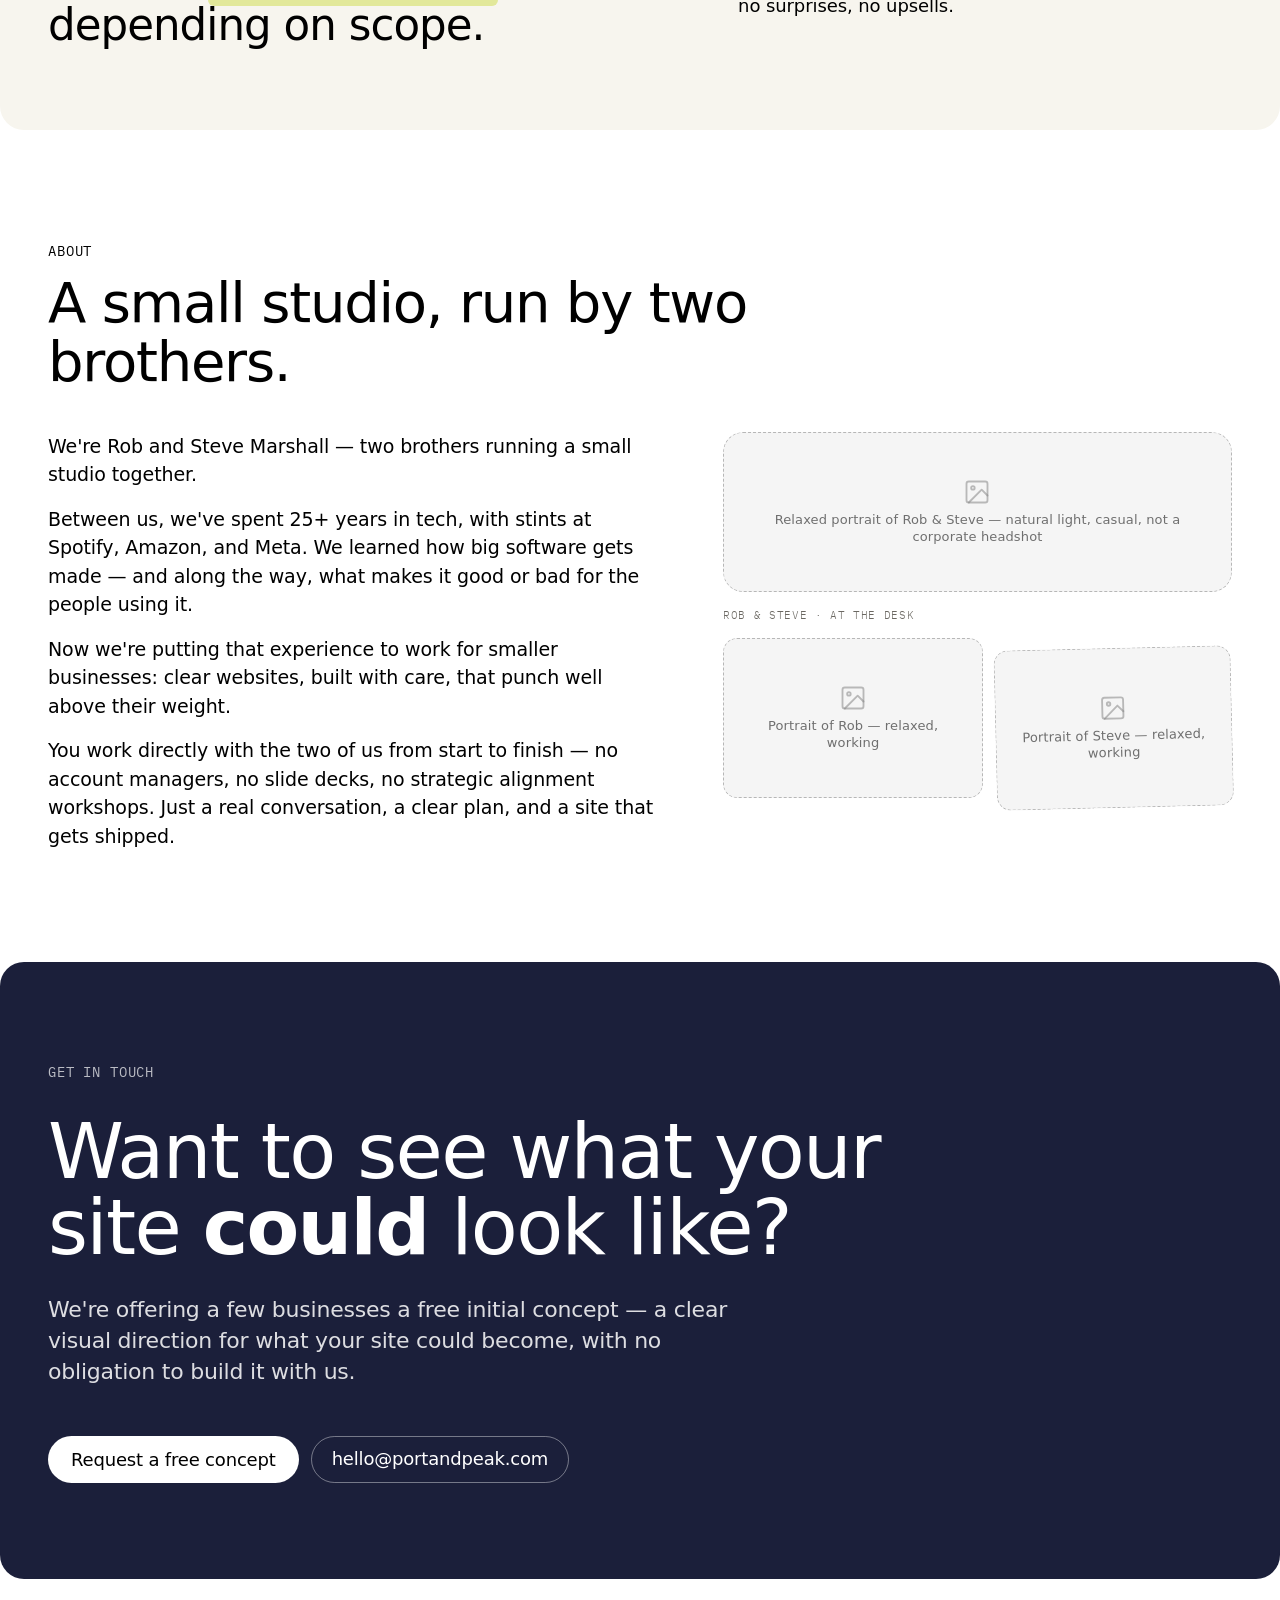
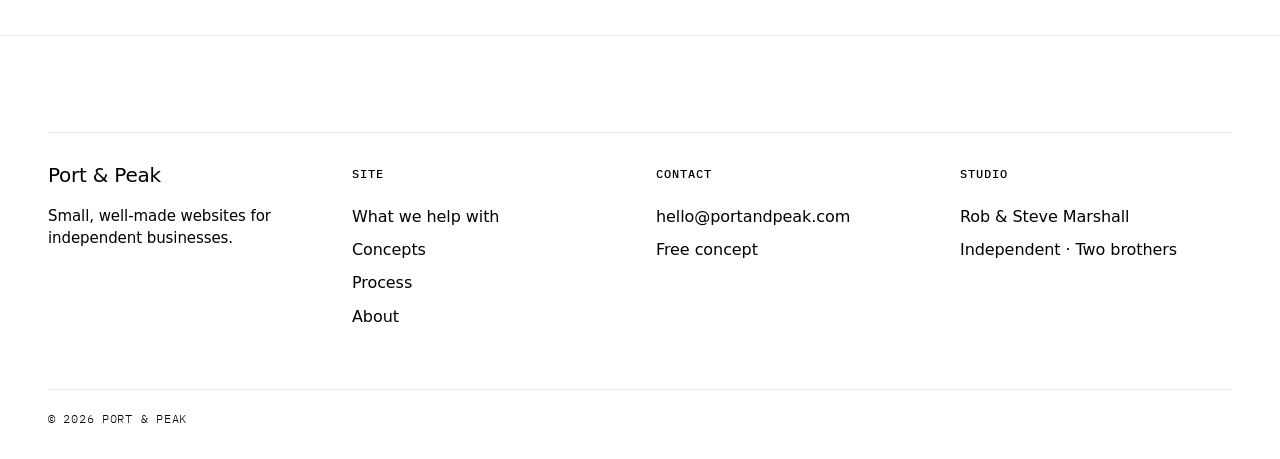
==== commit b13f4714: "rewording + dollar/pound" ====
--- a/index.html
+++ b/index.html
@@ -685,7 +685,7 @@
         <div class="help-row">
           <span class="idx">04</span>
           <span class="name">A little AI help, if useful</span>
-          <span class="desc">Curious about ChatGPT or similar tools for your business? We're happy to point you to what's actually worth using. Not a core service, just something we can help with.</span>
+          <span class="desc">Curious about ChatGPT or similar tools for your business? We're happy to point you to what's actually worth using.</span>
         </div>
       </div>
     </div>
@@ -812,7 +812,7 @@
       <span class="mono eyebrow cb-eyebrow">Pricing</span>
       <div class="price-flat">
         <div class="price-lead">
-          Simple websites typically start around <span class="num">$500&ndash;$1,500</span>, depending on scope.
+          Simple websites typically start around <span class="num" data-price data-usd="$500&ndash;$1,500" data-gbp="&pound;400&ndash;&pound;1,200">$500&ndash;$1,500</span>, depending on scope.
         </div>
         <p>
           Every project is a little different, so we'll give you a clear, fixed quote after our first chat — no packages, no surprises, no upsells.
@@ -895,10 +895,23 @@
     </div>
     <div class="ft-bot">
       <span>© 2026 Port &amp; Peak</span>
-      <span>Spotify · Amazon · Meta alumni</span>
     </div>
   </div>
 </footer>
 
+<script>
+  (function () {
+    try {
+      var tz = Intl.DateTimeFormat().resolvedOptions().timeZone || '';
+      var ukZones = ['Europe/London', 'Europe/Belfast', 'Europe/Guernsey', 'Europe/Jersey', 'Europe/Isle_of_Man'];
+      var isUK = ukZones.indexOf(tz) !== -1;
+      if (!isUK) return;
+      document.querySelectorAll('[data-price]').forEach(function (el) {
+        var gbp = el.getAttribute('data-gbp');
+        if (gbp) el.innerHTML = gbp;
+      });
+    } catch (e) { /* fall back to USD */ }
+  })();
+</script>
 </body>
 </html>
